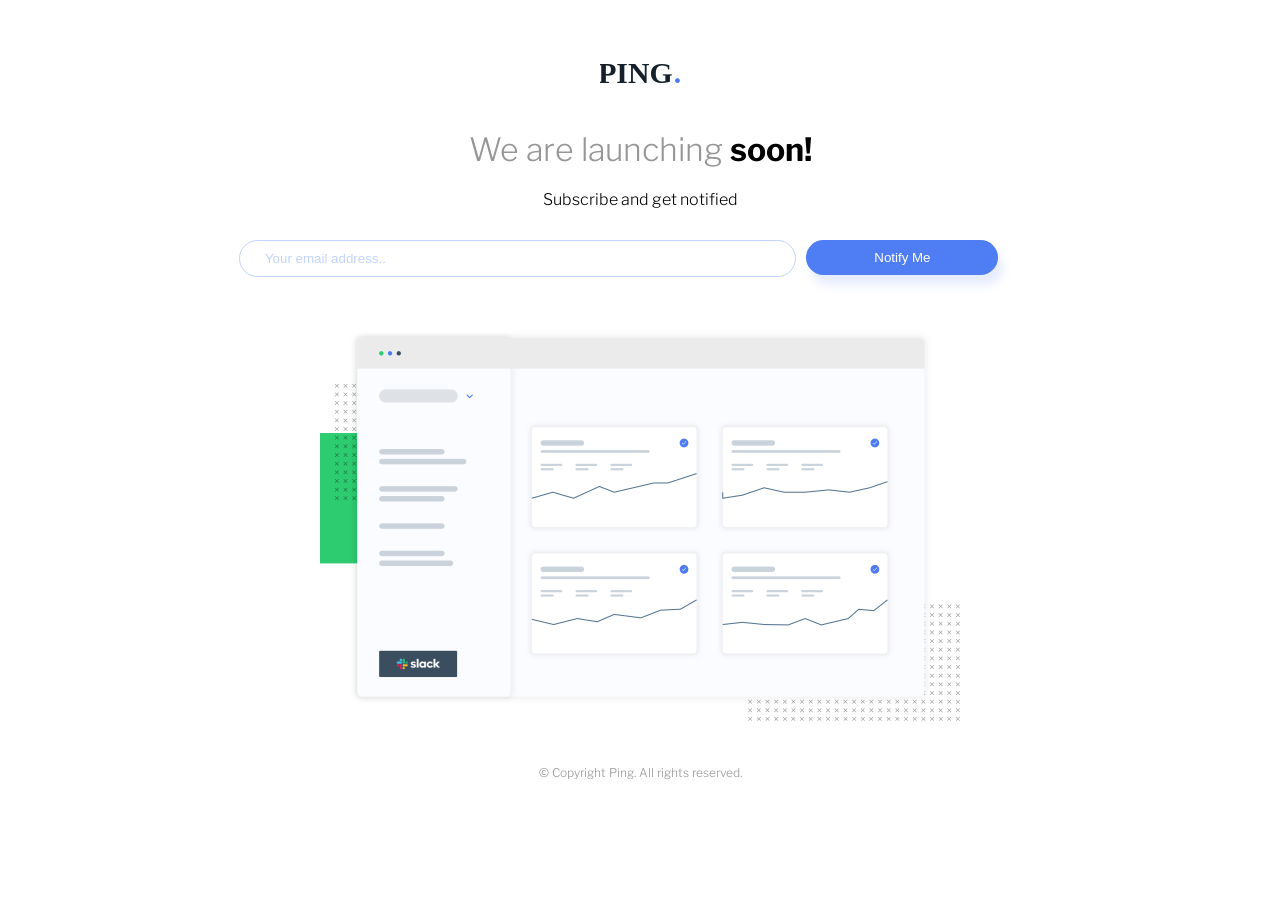
==== website/index.html @ 981a7d01 "start point" ====
<!DOCTYPE html>
<html lang="en">
<head>
    <meta charset="UTF-8">
    <meta name="viewport" content="width=device-width, initial-scale=1.0">
    <title>Ping - Coming Soon</title>
    <link href="https://fonts.googleapis.com/css?family=Libre+Franklin:300,600,700&display=swap" rel="stylesheet">
    <link rel="stylesheet" href="style.css">
    <script src="main.js"></script>
</head>
<body>
    <div class="body">
        <img src="images/logo.svg" alt="" class="logo">
        <h1>We are launching <span>soon!</span></h1>
        <p>Subscribe and get notified</p>
        
        <form action="" onsubmit="return validate()" novalidate>
            <div class="input">
                <input type="email" name="email" id="email" placeholder="Your email address..">
                <br>
                <p id="error"></p>
            </div>
            <input type="submit" value="Notify Me">
            
        </form>
    
        <img src="images/illustration-dashboard.png" alt="" class="main"> 
    
        <!-- <div class="social-icon">
            <div class="facebook"></div>
            <p>aaaa</p>
        </div> -->
        <p id="copyright">© Copyright Ping. All rights reserved.</p>
    </div>
</body>
</html>
---- website/style.css ----
*{
    box-sizing: border-box;
}

body{
    text-align: center;
    font-family: 'Libre Franklin', sans-serif;
    margin: 0;
    padding: 0;
}

.logo{
    margin-top: 40px;
    padding: 20px 0;
    width: 4em;
}

h1{
    font-weight: 300;
    font-size: 1.5em;
    color: hsl(0, 0%, 59%);
}

span{
    font-weight: 700;
    color: #000;
}

p{
    font-weight: 300;
    padding-bottom: 15px;
}

.input{
    text-align: center;
}

input[type="email"]{
    width: 90%;
    border-radius: 25px;
    border: 1px solid hsl(223, 100%, 88%);
    padding: 10px 0 10px 25px;
    outline: none;
}

input[type="email"]::placeholder{
    color: hsl(223, 100%, 88%);
    
}

input[type="submit"]{
    margin-top: 10px;
    width: 90%;
    background-color: hsl(223, 87%, 63%);
    border-radius: 25px;
    border: none;
    padding: 10px 0;
    text-align: center;
    color: white;
    box-shadow: 5px 10px 10px rgba(79, 125, 243, 0.15);
    outline: none;
    margin-bottom: 55px;
}

input[type="submit"]:hover{
    background-color: hsla(223, 87%, 63%, 0.7);
    cursor: pointer;
}

form p{
    display: none;
    margin: 0;
    padding: 0;
    color: hsl(354, 100%, 66%);
    font-size: 0.75em;
    font-weight: 300;
    font-style: italic;
    margin-right: 2em;
}

.main{
    width: 100%;
}

/* .social-icon{
    width: 100%;
}

.facebook{
    width: 100px;
    height: 100px;
    background: url("images/icon-facebook.svg");
} */

#copyright{
    color: hsl(0, 0%, 59%);
    font-weight: 300;
    font-size: 0.75em;
    margin-top: 100px;
}

@media screen and (min-width:780px){
    .logo{
        width: 5em;
    }

    h1{
        font-size: 2em;
    }

    form{
        display: flex;
    }

    .input{
        width: 50%;
        flex: 1;
        margin-right: 10px;
        text-align: center;
    }

    .input p{
        margin: 0;
        display: block;
        width: 100%;
        float: right;
    }

    input[type="email"]{
        float: right;
        display: block;
        flex: 1;
        width: 70%;
        max-width: 650px;
    }

    input[type="submit"]{
        margin-right: 22%;
        margin-top: 0;
        width: 15%;
        padding: 10px 20px;
        max-width: 220px;
    }

    .main{
        width: 50%;
    }

    #copyright{
        margin-top: 40px;
    }
}

@media screen and (min-width:2400px){
    input[type="email"]{
        max-width: 50%;
    }

    input[type="submit"]{
        max-width: 15%;
    }
}
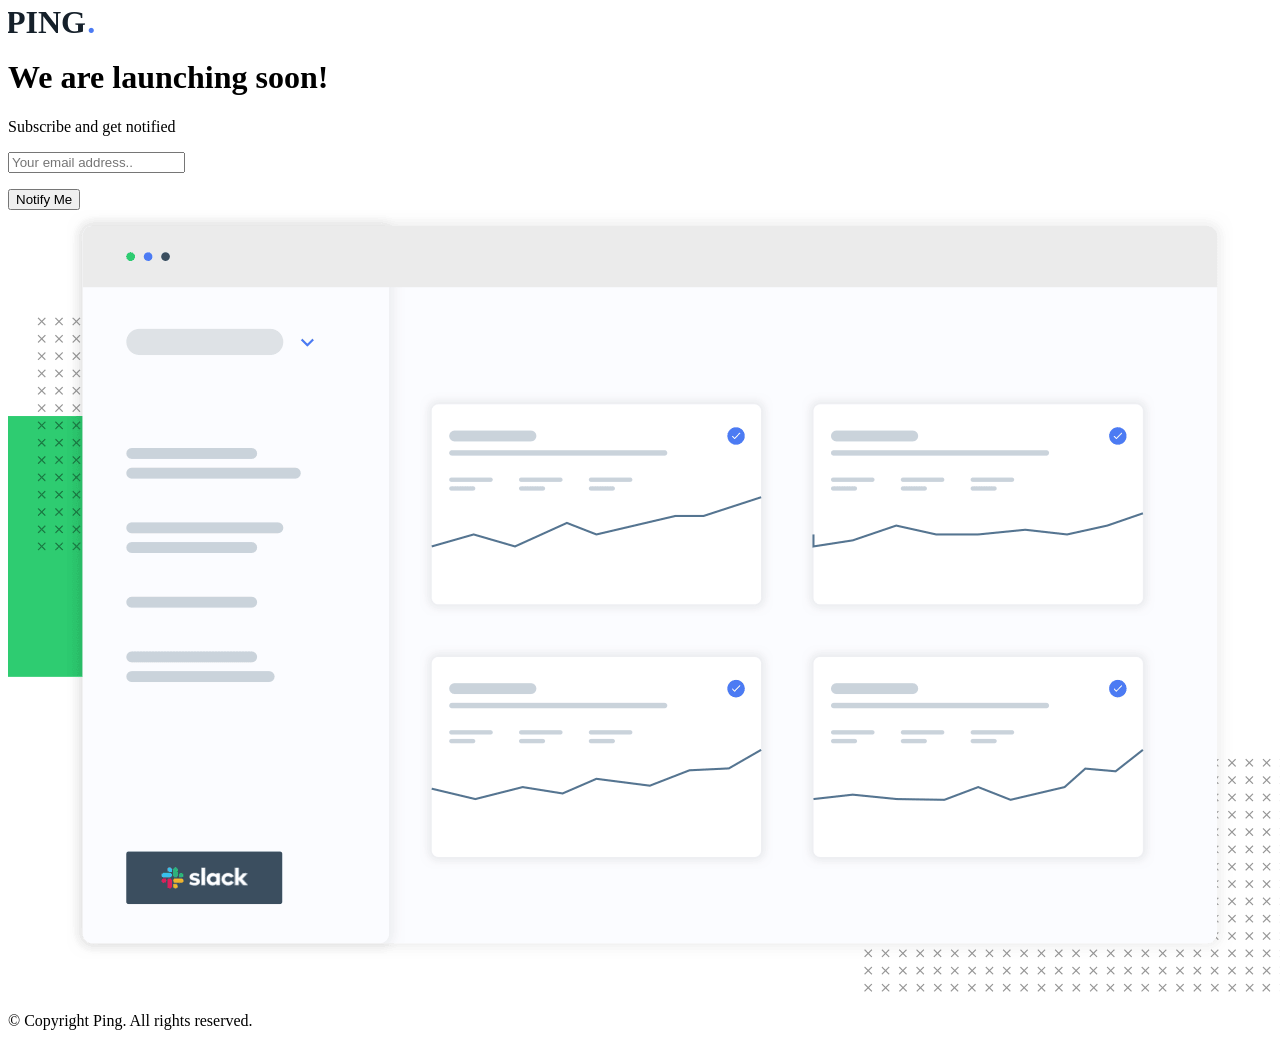
==== commit 2413e3a9: "update-1" ====
--- a/website/index.html
+++ b/website/index.html
@@ -4,8 +4,7 @@
     <meta charset="UTF-8">
     <meta name="viewport" content="width=device-width, initial-scale=1.0">
     <title>Ping - Coming Soon</title>
-    <link href="https://fonts.googleapis.com/css?family=Libre+Franklin:300,600,700&display=swap" rel="stylesheet">
-    <link rel="stylesheet" href="style.css">
+    
     <script src="main.js"></script>
 </head>
 <body>
